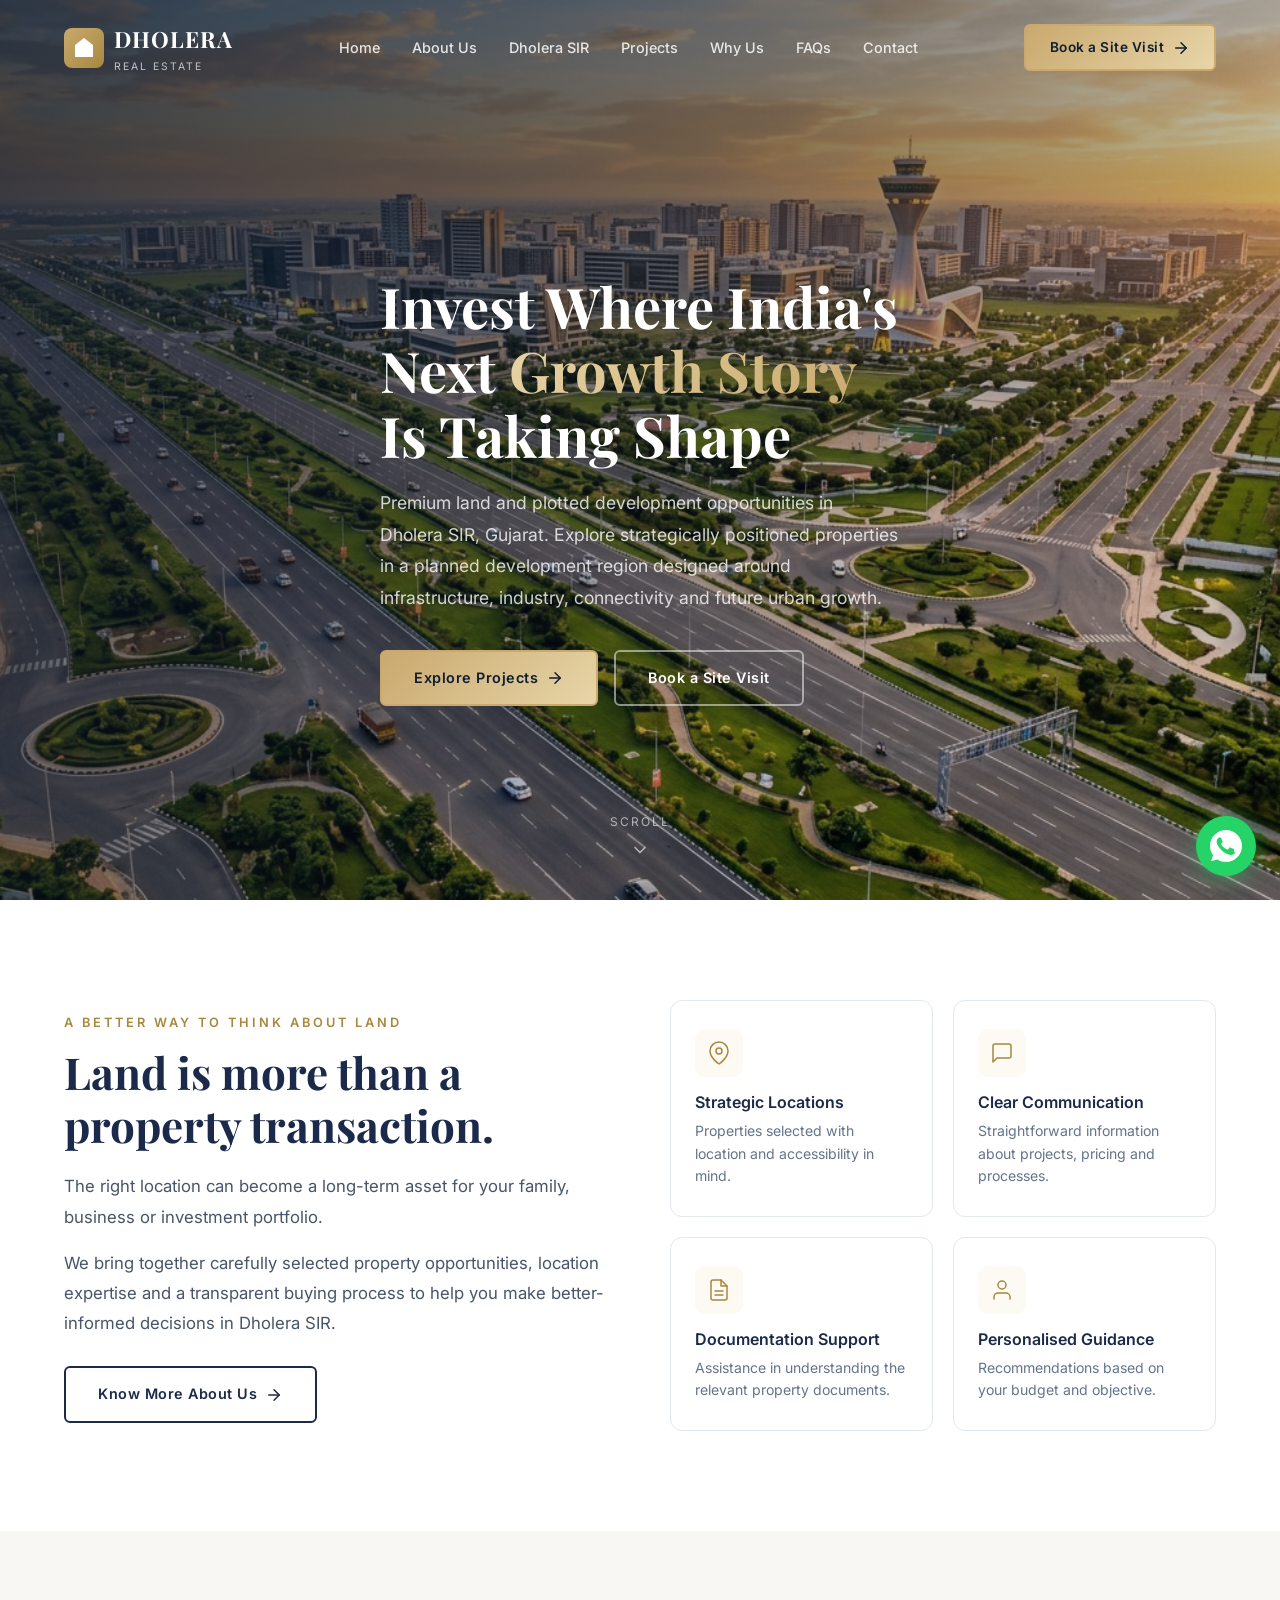
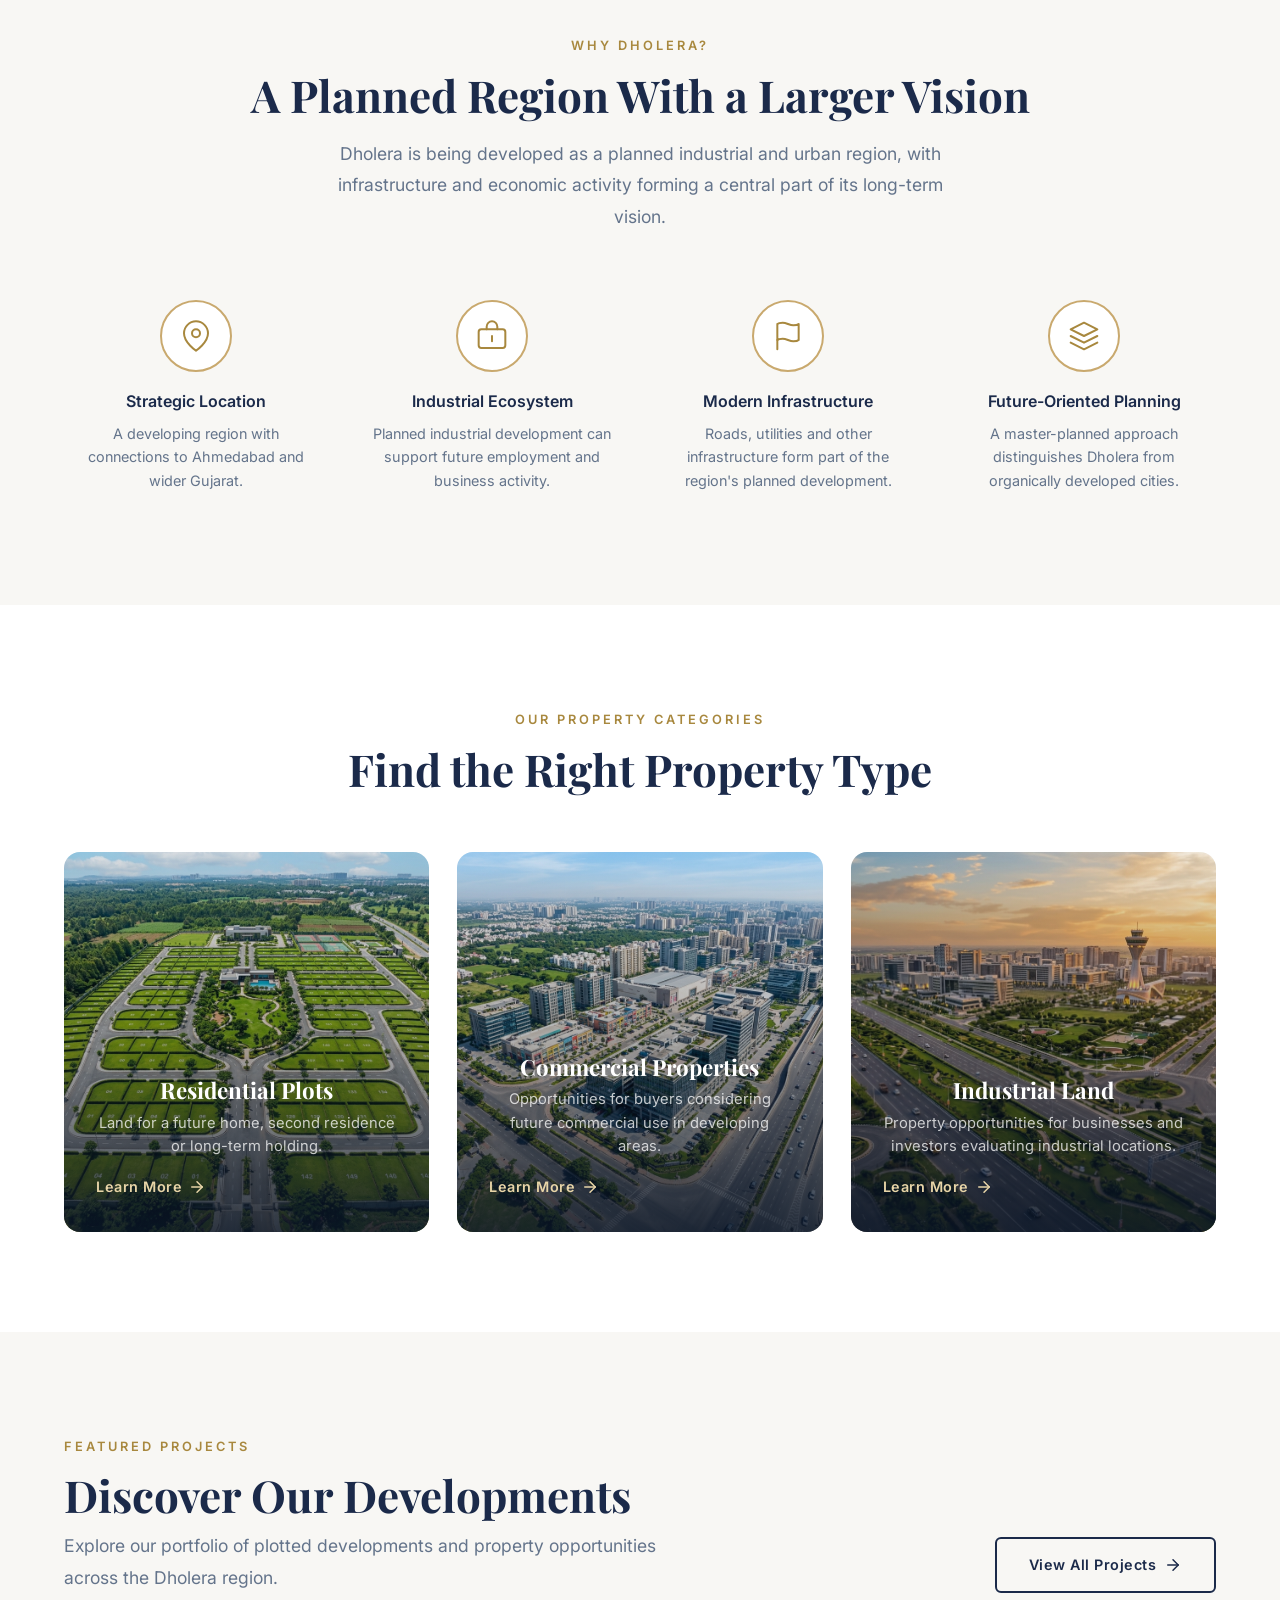
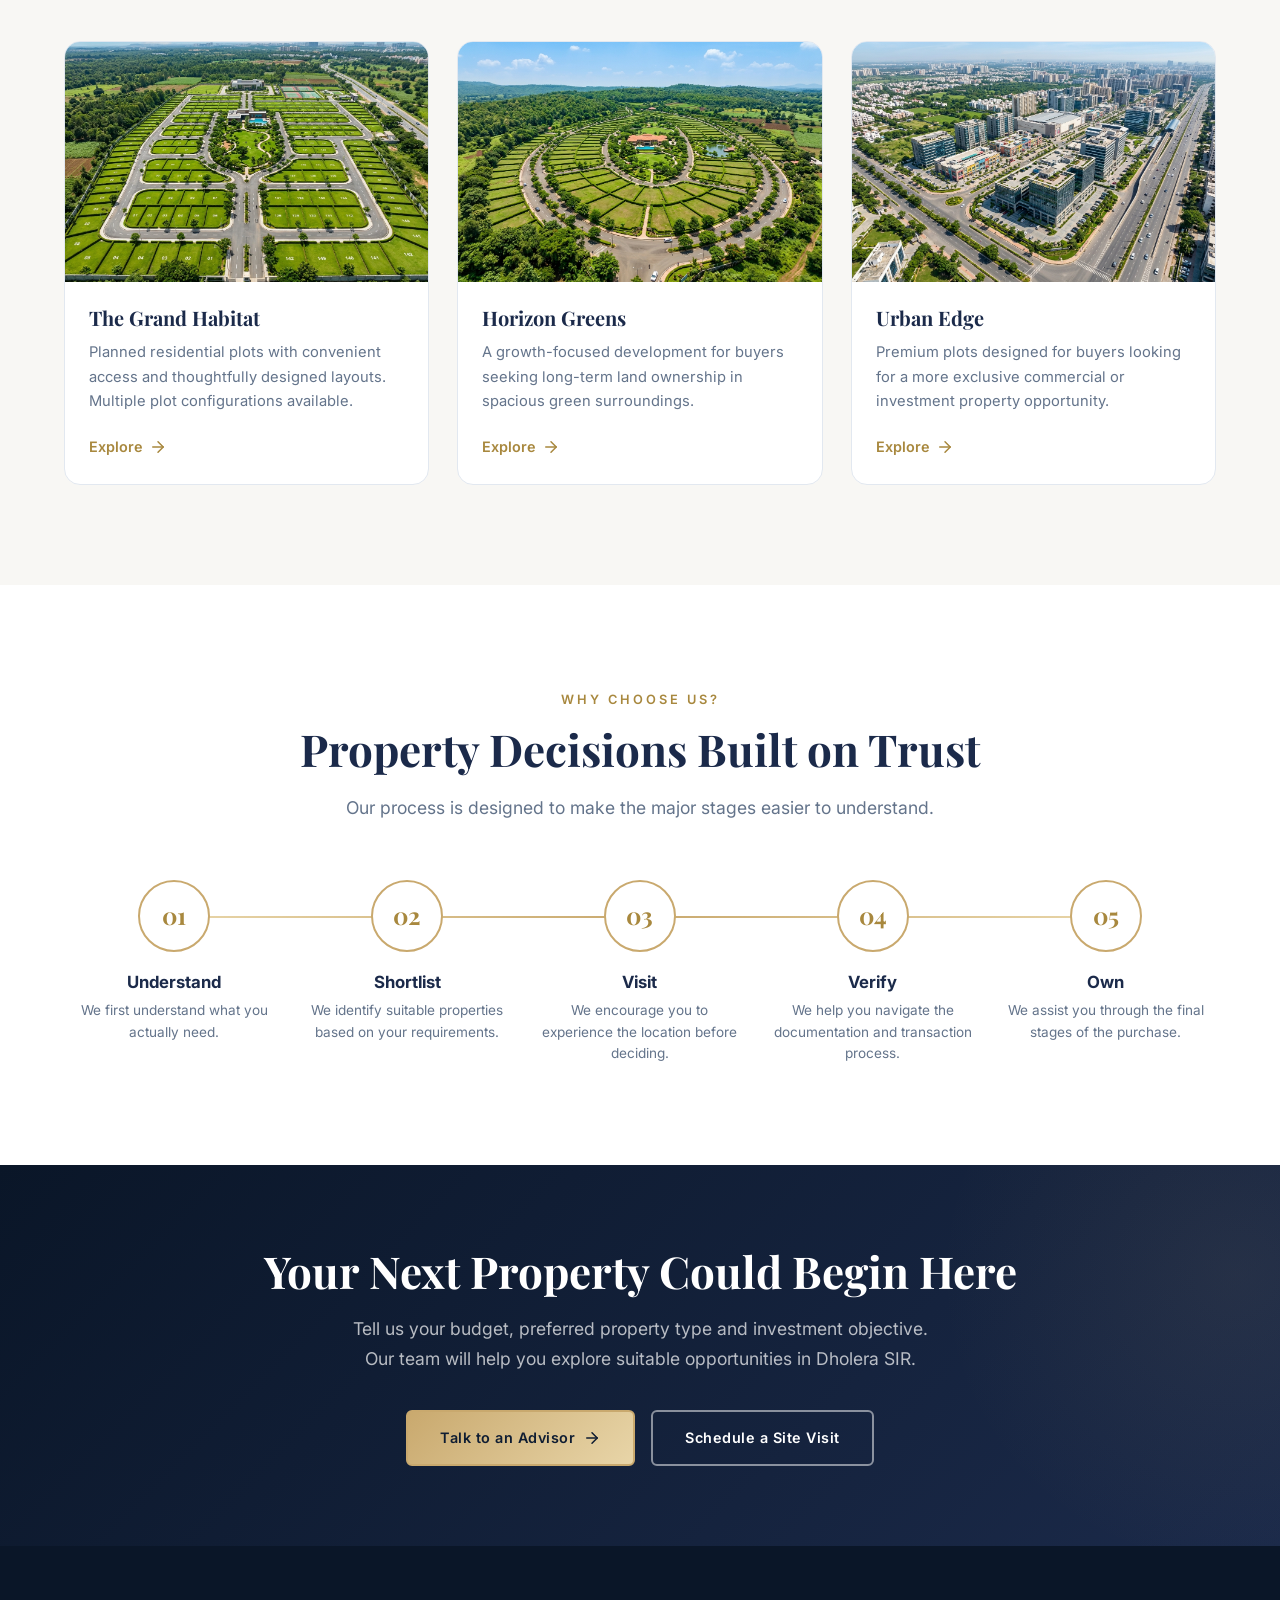
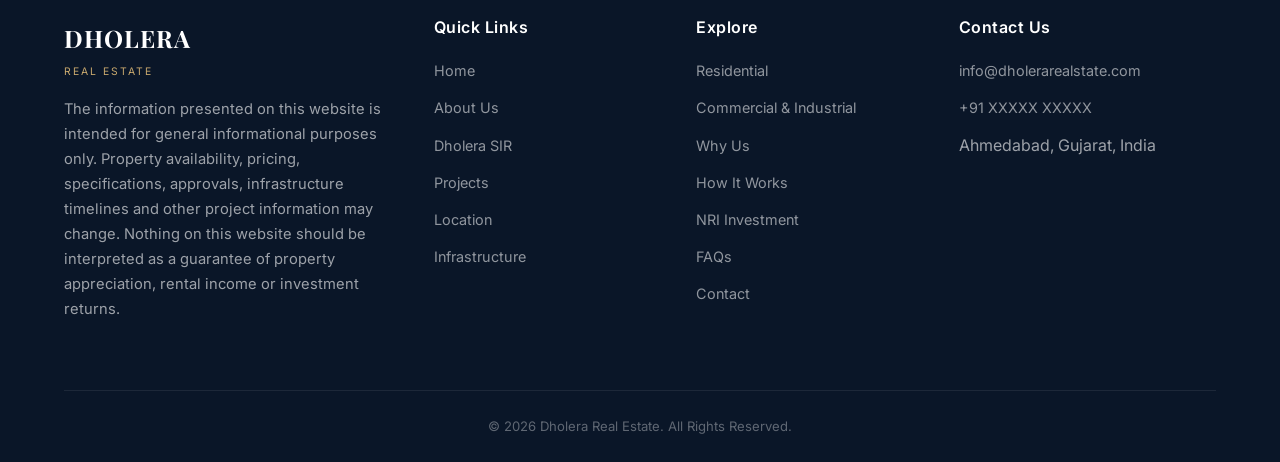
==== index.html @ 93bbe119 "first commit" ====
<!DOCTYPE html>
<html lang="en">
<head>
  <meta charset="UTF-8">
  <meta name="viewport" content="width=device-width, initial-scale=1.0">
  <title>Dholera Real Estate — Premium Property Investment in Dholera SIR, Gujarat</title>
  <meta name="description" content="Explore premium land and plotted development opportunities in Dholera SIR, Gujarat. Residential plots, commercial properties & industrial land for investors, home buyers & NRIs.">
  <meta name="keywords" content="Dholera SIR, Dholera property, Dholera plots, real estate Gujarat, Dholera investment, residential plots Dholera">

  <!-- Google Fonts -->
  <link rel="preconnect" href="https://fonts.googleapis.com">
  <link rel="preconnect" href="https://fonts.gstatic.com" crossorigin>
  <link href="https://fonts.googleapis.com/css2?family=Inter:wght@300;400;500;600;700&family=Playfair+Display:wght@400;500;600;700&display=swap" rel="stylesheet">

  <!-- Stylesheet -->
  <link rel="stylesheet" href="css/style.css">
</head>
<body>

  <!-- ============ NAVIGATION ============ -->
  <nav class="navbar" id="navbar">
    <div class="container">
      <a href="#" class="logo">
        <div class="logo-icon">
          <svg viewBox="0 0 24 24"><path d="M3 21V9l9-7 9 7v12H3z"/></svg>
        </div>
        <div>
          <div class="logo-text">DHOLERA</div>
          <div class="logo-subtitle">Real Estate</div>
        </div>
      </a>

      <div class="nav-links" id="navLinks">
        <a href="index.html">Home</a>
        <a href="about.html">About Us</a>
        <a href="why-dholera.html">Dholera SIR</a>
        <a href="projects.html">Projects</a>
        <a href="why-choose-us.html">Why Us</a>
        <a href="faqs.html">FAQs</a>
        <a href="contact.html">Contact</a>
      </div>

      <div class="nav-cta">
        <a href="#cta" class="btn btn-gold">
          Book a Site Visit
          <svg viewBox="0 0 24 24" fill="none" stroke="currentColor" stroke-width="2" stroke-linecap="round" stroke-linejoin="round"><line x1="5" y1="12" x2="19" y2="12"/><polyline points="12 5 19 12 12 19"/></svg>
        </a>
      </div>

      <div class="hamburger" id="hamburger">
        <span></span>
        <span></span>
        <span></span>
      </div>
    </div>
  </nav>

  <!-- ============ HERO SECTION ============ -->
  <section class="hero" id="hero">
    <div class="hero-bg">
      <img src="images/hero-bg.jpg" alt="Aerial view of Dholera Smart City infrastructure">
    </div>
    <div class="hero-overlay"></div>

    <div class="container">
      <div class="hero-content">
        <h1>
          Invest Where India's<br>
          Next <span class="gold-text">Growth Story</span><br>
          Is Taking Shape
        </h1>
        <p class="hero-desc">
          Premium land and plotted development opportunities in Dholera SIR, Gujarat. 
          Explore strategically positioned properties in a planned development region designed around 
          infrastructure, industry, connectivity and future urban growth.
        </p>
        <div class="hero-buttons">
          <a href="#projects" class="btn btn-gold">
            Explore Projects
            <svg viewBox="0 0 24 24" fill="none" stroke="currentColor" stroke-width="2" stroke-linecap="round" stroke-linejoin="round"><line x1="5" y1="12" x2="19" y2="12"/><polyline points="12 5 19 12 12 19"/></svg>
          </a>
          <a href="#cta" class="btn btn-outline-white">
            Book a Site Visit
          </a>
        </div>
      </div>
    </div>

    <div class="scroll-indicator">
      <span>Scroll</span>
      <svg viewBox="0 0 24 24" fill="none" stroke="currentColor" stroke-width="2" stroke-linecap="round" stroke-linejoin="round"><polyline points="6 9 12 15 18 9"/></svg>
    </div>
  </section>

  <!-- ============ ABOUT / INTRO SECTION ============ -->
  <section class="about-section" id="about">
    <div class="container">
      <div class="about-grid">
        <!-- Left: Text -->
        <div class="about-text reveal-left">
          <span class="section-label">A Better Way to Think About Land</span>
          <h2>Land is more than a property transaction.</h2>
          <p>
            The right location can become a long-term asset for your family, business or investment portfolio.
          </p>
          <p>
            We bring together carefully selected property opportunities, location expertise and a transparent 
            buying process to help you make better-informed decisions in Dholera SIR.
          </p>
          <a href="#" class="btn btn-outline">
            Know More About Us
            <svg viewBox="0 0 24 24" fill="none" stroke="currentColor" stroke-width="2" stroke-linecap="round" stroke-linejoin="round"><line x1="5" y1="12" x2="19" y2="12"/><polyline points="12 5 19 12 12 19"/></svg>
          </a>
        </div>

        <!-- Right: Feature Cards -->
        <div class="feature-cards stagger reveal-right">
          <div class="feature-card reveal">
            <div class="feature-card-icon">
              <svg viewBox="0 0 24 24" fill="none" stroke="currentColor" stroke-linecap="round" stroke-linejoin="round"><path d="M21 10c0 7-9 13-9 13s-9-6-9-13a9 9 0 0 1 18 0z"/><circle cx="12" cy="10" r="3"/></svg>
            </div>
            <h3>Strategic Locations</h3>
            <p>Properties selected with location and accessibility in mind.</p>
          </div>

          <div class="feature-card reveal">
            <div class="feature-card-icon">
              <svg viewBox="0 0 24 24" fill="none" stroke="currentColor" stroke-linecap="round" stroke-linejoin="round"><path d="M21 15a2 2 0 0 1-2 2H7l-4 4V5a2 2 0 0 1 2-2h14a2 2 0 0 1 2 2z"/></svg>
            </div>
            <h3>Clear Communication</h3>
            <p>Straightforward information about projects, pricing and processes.</p>
          </div>

          <div class="feature-card reveal">
            <div class="feature-card-icon">
              <svg viewBox="0 0 24 24" fill="none" stroke="currentColor" stroke-linecap="round" stroke-linejoin="round"><path d="M14 2H6a2 2 0 0 0-2 2v16a2 2 0 0 0 2 2h12a2 2 0 0 0 2-2V8z"/><polyline points="14 2 14 8 20 8"/><line x1="16" y1="13" x2="8" y2="13"/><line x1="16" y1="17" x2="8" y2="17"/></svg>
            </div>
            <h3>Documentation Support</h3>
            <p>Assistance in understanding the relevant property documents.</p>
          </div>

          <div class="feature-card reveal">
            <div class="feature-card-icon">
              <svg viewBox="0 0 24 24" fill="none" stroke="currentColor" stroke-linecap="round" stroke-linejoin="round"><path d="M20 21v-2a4 4 0 0 0-4-4H8a4 4 0 0 0-4 4v2"/><circle cx="12" cy="7" r="4"/></svg>
            </div>
            <h3>Personalised Guidance</h3>
            <p>Recommendations based on your budget and objective.</p>
          </div>
        </div>
      </div>
    </div>
  </section>

  <!-- ============ WHY DHOLERA SECTION ============ -->
  <section class="why-dholera" id="why-dholera">
    <div class="container">
      <span class="section-label reveal">Why Dholera?</span>
      <h2 class="reveal">A Planned Region With a Larger Vision</h2>
      <p class="section-subtitle reveal">
        Dholera is being developed as a planned industrial and urban region, with infrastructure and 
        economic activity forming a central part of its long-term vision.
      </p>

      <div class="why-grid stagger">
        <div class="why-item reveal">
          <div class="why-icon">
            <svg viewBox="0 0 24 24" fill="none" stroke="currentColor" stroke-linecap="round" stroke-linejoin="round"><path d="M21 10c0 7-9 13-9 13s-9-6-9-13a9 9 0 0 1 18 0z"/><circle cx="12" cy="10" r="3"/></svg>
          </div>
          <h3>Strategic Location</h3>
          <p>A developing region with connections to Ahmedabad and wider Gujarat.</p>
        </div>

        <div class="why-item reveal">
          <div class="why-icon">
            <svg viewBox="0 0 24 24" fill="none" stroke="currentColor" stroke-linecap="round" stroke-linejoin="round"><rect x="2" y="7" width="20" height="14" rx="2" ry="2"/><path d="M16 7V5a4 4 0 0 0-8 0v2"/><line x1="12" y1="12" x2="12" y2="16"/></svg>
          </div>
          <h3>Industrial Ecosystem</h3>
          <p>Planned industrial development can support future employment and business activity.</p>
        </div>

        <div class="why-item reveal">
          <div class="why-icon">
            <svg viewBox="0 0 24 24" fill="none" stroke="currentColor" stroke-linecap="round" stroke-linejoin="round"><path d="M4 15s1-1 4-1 5 2 8 2 4-1 4-1V3s-1 1-4 1-5-2-8-2-4 1-4 1z"/><line x1="4" y1="22" x2="4" y2="15"/></svg>
          </div>
          <h3>Modern Infrastructure</h3>
          <p>Roads, utilities and other infrastructure form part of the region's planned development.</p>
        </div>

        <div class="why-item reveal">
          <div class="why-icon">
            <svg viewBox="0 0 24 24" fill="none" stroke="currentColor" stroke-linecap="round" stroke-linejoin="round"><polygon points="12 2 2 7 12 12 22 7 12 2"/><polyline points="2 17 12 22 22 17"/><polyline points="2 12 12 17 22 12"/></svg>
          </div>
          <h3>Future-Oriented Planning</h3>
          <p>A master-planned approach distinguishes Dholera from organically developed cities.</p>
        </div>
      </div>
    </div>
  </section>

  <!-- ============ PROPERTY CATEGORIES ============ -->
  <section class="categories" id="categories">
    <div class="container">
      <span class="section-label reveal">Our Property Categories</span>
      <h2 class="reveal">Find the Right Property Type</h2>

      <div class="categories-grid stagger">
        <div class="category-card reveal">
          <img src="images/project-grand-habitat.jpg" alt="Residential plots in Dholera">
          <div class="category-overlay">
            <h3>Residential Plots</h3>
            <p>Land for a future home, second residence or long-term holding.</p>
            <a href="#" class="category-link">
              Learn More
              <svg viewBox="0 0 24 24" fill="none" stroke="currentColor" stroke-width="2" stroke-linecap="round" stroke-linejoin="round"><line x1="5" y1="12" x2="19" y2="12"/><polyline points="12 5 19 12 12 19"/></svg>
            </a>
          </div>
        </div>

        <div class="category-card reveal">
          <img src="images/project-urban-edge.jpg" alt="Commercial properties in Dholera">
          <div class="category-overlay">
            <h3>Commercial Properties</h3>
            <p>Opportunities for buyers considering future commercial use in developing areas.</p>
            <a href="#" class="category-link">
              Learn More
              <svg viewBox="0 0 24 24" fill="none" stroke="currentColor" stroke-width="2" stroke-linecap="round" stroke-linejoin="round"><line x1="5" y1="12" x2="19" y2="12"/><polyline points="12 5 19 12 12 19"/></svg>
            </a>
          </div>
        </div>

        <div class="category-card reveal">
          <img src="images/hero-bg.jpg" alt="Industrial land in Dholera">
          <div class="category-overlay">
            <h3>Industrial Land</h3>
            <p>Property opportunities for businesses and investors evaluating industrial locations.</p>
            <a href="#" class="category-link">
              Learn More
              <svg viewBox="0 0 24 24" fill="none" stroke="currentColor" stroke-width="2" stroke-linecap="round" stroke-linejoin="round"><line x1="5" y1="12" x2="19" y2="12"/><polyline points="12 5 19 12 12 19"/></svg>
            </a>
          </div>
        </div>
      </div>
    </div>
  </section>

  <!-- ============ FEATURED PROJECTS ============ -->
  <section class="projects" id="projects">
    <div class="container">
      <div class="projects-header">
        <div>
          <span class="section-label reveal">Featured Projects</span>
          <h2 class="reveal">Discover Our Developments</h2>
          <p class="section-subtitle reveal" style="margin:8px 0 0;text-align:left;">
            Explore our portfolio of plotted developments and property opportunities across the Dholera region.
          </p>
        </div>
        <a href="#" class="btn btn-outline reveal" style="flex-shrink:0;">
          View All Projects
          <svg viewBox="0 0 24 24" fill="none" stroke="currentColor" stroke-width="2" stroke-linecap="round" stroke-linejoin="round"><line x1="5" y1="12" x2="19" y2="12"/><polyline points="12 5 19 12 12 19"/></svg>
        </a>
      </div>

      <div class="projects-grid stagger">
        <div class="project-card reveal">
          <div class="project-card-image">
            <img src="images/project-grand-habitat.jpg" alt="The Grand Habitat — Residential Plotted Development">
          </div>
          <div class="project-card-body">
            <h3>The Grand Habitat</h3>
            <p>Planned residential plots with convenient access and thoughtfully designed layouts. Multiple plot configurations available.</p>
            <a href="#" class="project-link">
              Explore
              <svg viewBox="0 0 24 24" fill="none" stroke="currentColor" stroke-width="2" stroke-linecap="round" stroke-linejoin="round"><line x1="5" y1="12" x2="19" y2="12"/><polyline points="12 5 19 12 12 19"/></svg>
            </a>
          </div>
        </div>

        <div class="project-card reveal">
          <div class="project-card-image">
            <img src="images/project-horizon-greens.jpg" alt="Horizon Greens — Premium Residential Plots">
          </div>
          <div class="project-card-body">
            <h3>Horizon Greens</h3>
            <p>A growth-focused development for buyers seeking long-term land ownership in spacious green surroundings.</p>
            <a href="#" class="project-link">
              Explore
              <svg viewBox="0 0 24 24" fill="none" stroke="currentColor" stroke-width="2" stroke-linecap="round" stroke-linejoin="round"><line x1="5" y1="12" x2="19" y2="12"/><polyline points="12 5 19 12 12 19"/></svg>
            </a>
          </div>
        </div>

        <div class="project-card reveal">
          <div class="project-card-image">
            <img src="images/project-urban-edge.jpg" alt="Urban Edge — Commercial & Investment Plots">
          </div>
          <div class="project-card-body">
            <h3>Urban Edge</h3>
            <p>Premium plots designed for buyers looking for a more exclusive commercial or investment property opportunity.</p>
            <a href="#" class="project-link">
              Explore
              <svg viewBox="0 0 24 24" fill="none" stroke="currentColor" stroke-width="2" stroke-linecap="round" stroke-linejoin="round"><line x1="5" y1="12" x2="19" y2="12"/><polyline points="12 5 19 12 12 19"/></svg>
            </a>
          </div>
        </div>
      </div>
    </div>
  </section>

  <!-- ============ WHY CHOOSE US / PROCESS ============ -->
  <section class="process" id="process">
    <div class="container">
      <span class="section-label reveal">Why Choose Us?</span>
      <h2 class="reveal">Property Decisions Built on Trust</h2>
      <p class="section-subtitle reveal">
        Our process is designed to make the major stages easier to understand.
      </p>

      <div class="process-steps stagger">
        <div class="process-step reveal">
          <div class="step-number">01</div>
          <h3>Understand</h3>
          <p>We first understand what you actually need.</p>
        </div>

        <div class="process-step reveal">
          <div class="step-number">02</div>
          <h3>Shortlist</h3>
          <p>We identify suitable properties based on your requirements.</p>
        </div>

        <div class="process-step reveal">
          <div class="step-number">03</div>
          <h3>Visit</h3>
          <p>We encourage you to experience the location before deciding.</p>
        </div>

        <div class="process-step reveal">
          <div class="step-number">04</div>
          <h3>Verify</h3>
          <p>We help you navigate the documentation and transaction process.</p>
        </div>

        <div class="process-step reveal">
          <div class="step-number">05</div>
          <h3>Own</h3>
          <p>We assist you through the final stages of the purchase.</p>
        </div>
      </div>
    </div>
  </section>

  <!-- ============ FINAL CTA ============ -->
  <section class="cta-section" id="cta">
    <div class="container">
      <h2 class="reveal">Your Next Property Could Begin Here</h2>
      <p class="reveal">
        Tell us your budget, preferred property type and investment objective. 
        Our team will help you explore suitable opportunities in Dholera SIR.
      </p>
      <div class="cta-buttons reveal">
        <a href="#" class="btn btn-gold">
          Talk to an Advisor
          <svg viewBox="0 0 24 24" fill="none" stroke="currentColor" stroke-width="2" stroke-linecap="round" stroke-linejoin="round"><line x1="5" y1="12" x2="19" y2="12"/><polyline points="12 5 19 12 12 19"/></svg>
        </a>
        <a href="#" class="btn btn-outline-white">
          Schedule a Site Visit
        </a>
      </div>
    </div>
  </section>

  <!-- ============ FOOTER ============ -->
    <footer class="footer">
    <div class="container">
      <div class="footer-grid">
        <div class="footer-brand">
          <div class="logo-text">DHOLERA</div>
          <span class="logo-subtitle">Real Estate</span>
          <p>The information presented on this website is intended for general informational purposes only. Property availability, pricing, specifications, approvals, infrastructure timelines and other project information may change. Nothing on this website should be interpreted as a guarantee of property appreciation, rental income or investment returns.</p>
        </div>
        <div class="footer-col">
          <h4>Quick Links</h4>
          <ul>
            <li><a href="index.html">Home</a></li>
            <li><a href="about.html">About Us</a></li>
            <li><a href="why-dholera.html">Dholera SIR</a></li>
            <li><a href="projects.html">Projects</a></li>
            <li><a href="location.html">Location</a></li>
            <li><a href="infrastructure.html">Infrastructure</a></li>
          </ul>
        </div>
        <div class="footer-col">
          <h4>Explore</h4>
          <ul>
            <li><a href="residential.html">Residential</a></li>
            <li><a href="commercial-industrial.html">Commercial & Industrial</a></li>
            <li><a href="why-choose-us.html">Why Us</a></li>
            <li><a href="how-it-works.html">How It Works</a></li>
            <li><a href="nri.html">NRI Investment</a></li>
            <li><a href="faqs.html">FAQs</a></li>
            <li><a href="contact.html">Contact</a></li>
          </ul>
        </div>
        <div class="footer-col">
          <h4>Contact Us</h4>
          <ul>
            <li><a href="mailto:info@dholerarealstate.com">info@dholerarealstate.com</a></li>
            <li><a href="tel:+91XXXXXXXXXX">+91 XXXXX XXXXX</a></li>
            <li>Ahmedabad, Gujarat, India</li>
          </ul>
        </div>
      </div>
      <div class="footer-bottom">
        <p>© 2026 Dholera Real Estate. All Rights Reserved.</p>
      </div>
    </div>
  </footer>

  <!-- ============ FLOATING WHATSAPP ============ -->
  <a href="https://wa.me/91XXXXXXXXXX" class="whatsapp-float" target="_blank" aria-label="Chat on WhatsApp">
    <svg viewBox="0 0 32 32"><path d="M16.004 0h-.008C7.174 0 0 7.176 0 16c0 3.5 1.134 6.742 3.06 9.374L1.058 31.37l6.204-1.974A15.89 15.89 0 0016.004 32C24.826 32 32 24.822 32 16S24.826 0 16.004 0zm9.314 22.594c-.39 1.092-1.924 1.998-3.15 2.264-.838.178-1.932.32-5.618-1.208-4.716-1.954-7.748-6.744-7.984-7.058-.226-.314-1.886-2.512-1.886-4.79s1.194-3.4 1.618-3.866c.39-.428.854-.536 1.14-.536.282 0 .566.002.812.016.262.012.614-.1.96.73.358.856 1.216 2.962 1.322 3.178.108.214.18.466.036.748-.142.286-.214.464-.428.714-.214.25-.45.558-.642.75-.214.214-.436.446-.188.876s1.102 1.818 2.366 2.946c1.628 1.45 2.998 1.902 3.424 2.116.426.214.674.178.922-.108.25-.286 1.068-1.244 1.354-1.672.284-.428.568-.356.96-.214.39.142 2.494 1.176 2.922 1.39.426.214.712.322.818.5.108.178.108 1.026-.282 2.118z"/></svg>
  </a>

  <!-- ============ BACK TO TOP ============ -->
  <div class="back-to-top" aria-label="Back to top">
    <svg viewBox="0 0 24 24" fill="none" stroke="currentColor" stroke-width="2.5" stroke-linecap="round" stroke-linejoin="round"><polyline points="18 15 12 9 6 15"/></svg>
  </div>

  <!-- JavaScript -->
  <script src="js/main.js"></script>

</body>
</html>
---- css/style.css ----
/* ============================================
   DHOLERA SIR — Premium Real Estate Website
   Light Theme + Navy & Gold Accents
   ============================================ */

/* ---------- CSS Custom Properties ---------- */
:root {
  /* Colors */
  --navy: #1B2A4A;
  --navy-dark: #0F1D32;
  --navy-deep: #0A1628;
  --gold: #C9A96E;
  --gold-light: #E8D5A8;
  --gold-dark: #A8883E;
  --white: #FFFFFF;
  --off-white: #F8F7F4;
  --cream: #FDF9F3;
  --gray-100: #F1F5F9;
  --gray-200: #E2E8F0;
  --gray-300: #CBD5E1;
  --gray-400: #94A3B8;
  --gray-500: #64748B;
  --gray-600: #475569;
  --gray-700: #334155;
  --text-dark: #1E293B;
  --text-body: #475569;

  /* Typography */
  --font-heading: 'Playfair Display', Georgia, serif;
  --font-body: 'Inter', -apple-system, sans-serif;

  /* Spacing */
  --section-padding: 100px 0;
  --container-width: 1200px;

  /* Transitions */
  --transition-fast: 0.3s cubic-bezier(0.4, 0, 0.2, 1);
  --transition-smooth: 0.6s cubic-bezier(0.4, 0, 0.2, 1);

  /* Shadows */
  --shadow-sm: 0 1px 3px rgba(0,0,0,0.08);
  --shadow-md: 0 4px 20px rgba(0,0,0,0.08);
  --shadow-lg: 0 10px 40px rgba(0,0,0,0.12);
  --shadow-gold: 0 4px 20px rgba(201,169,110,0.15);
}

/* ---------- Reset & Base ---------- */
*, *::before, *::after {
  margin: 0;
  padding: 0;
  box-sizing: border-box;
}

html {
  scroll-behavior: smooth;
  font-size: 16px;
}

body {
  font-family: var(--font-body);
  color: var(--text-body);
  background-color: var(--white);
  line-height: 1.7;
  overflow-x: hidden;
  -webkit-font-smoothing: antialiased;
}

img {
  max-width: 100%;
  height: auto;
  display: block;
}

a {
  text-decoration: none;
  color: inherit;
  transition: var(--transition-fast);
}

ul { list-style: none; }

.container {
  max-width: var(--container-width);
  margin: 0 auto;
  padding: 0 24px;
}

/* ---------- Typography ---------- */
h1, h2, h3, h4 {
  font-family: var(--font-heading);
  color: var(--navy);
  line-height: 1.2;
  font-weight: 700;
}

h1 { font-size: clamp(2.5rem, 5vw, 3.5rem); }
h2 { font-size: clamp(2rem, 4vw, 2.75rem); }
h3 { font-size: clamp(1.25rem, 2.5vw, 1.5rem); }

.section-label {
  display: inline-block;
  font-family: var(--font-body);
  font-size: 0.8rem;
  font-weight: 600;
  letter-spacing: 3px;
  text-transform: uppercase;
  color: var(--gold-dark);
  margin-bottom: 12px;
}

.section-subtitle {
  font-size: 1.1rem;
  color: var(--gray-500);
  max-width: 640px;
  margin: 16px auto 0;
  line-height: 1.8;
}

.gold-text {
  color: var(--gold-dark);
  background: linear-gradient(135deg, var(--gold-dark), var(--gold));
  -webkit-background-clip: text;
  -webkit-text-fill-color: transparent;
  background-clip: text;
}

/* ---------- Buttons ---------- */
.btn {
  display: inline-flex;
  align-items: center;
  gap: 8px;
  padding: 14px 32px;
  font-family: var(--font-body);
  font-size: 0.9rem;
  font-weight: 600;
  letter-spacing: 0.5px;
  border-radius: 6px;
  cursor: pointer;
  transition: var(--transition-fast);
  border: 2px solid transparent;
  position: relative;
  overflow: hidden;
}

.btn-primary {
  background: var(--navy);
  color: var(--white);
  border-color: var(--navy);
}

.btn-primary:hover {
  background: var(--navy-dark);
  transform: translateY(-2px);
  box-shadow: 0 6px 24px rgba(27,42,74,0.3);
}

.btn-outline {
  background: transparent;
  color: var(--navy);
  border-color: var(--navy);
}

.btn-outline:hover {
  background: var(--navy);
  color: var(--white);
  transform: translateY(-2px);
}

.btn-gold {
  background: linear-gradient(135deg, var(--gold), var(--gold-light));
  color: var(--navy-dark);
  border-color: var(--gold);
}

.btn-gold:hover {
  background: linear-gradient(135deg, var(--gold-dark), var(--gold));
  transform: translateY(-2px);
  box-shadow: var(--shadow-gold);
}

.btn-white {
  background: var(--white);
  color: var(--navy);
  border-color: var(--white);
}

.btn-white:hover {
  background: transparent;
  color: var(--white);
  border-color: var(--white);
  transform: translateY(-2px);
}

.btn-outline-white {
  background: transparent;
  color: var(--white);
  border-color: rgba(255,255,255,0.5);
}

.btn-outline-white:hover {
  background: var(--white);
  color: var(--navy);
  transform: translateY(-2px);
}

.btn svg {
  width: 18px;
  height: 18px;
  transition: transform var(--transition-fast);
}

.btn:hover svg {
  transform: translateX(4px);
}

/* Shimmer animation for gold buttons */
.btn-gold::after {
  content: '';
  position: absolute;
  top: -50%;
  left: -100%;
  width: 60%;
  height: 200%;
  background: linear-gradient(90deg, transparent, rgba(255,255,255,0.3), transparent);
  transform: skewX(-25deg);
  transition: none;
}

.btn-gold:hover::after {
  animation: shimmer 0.8s ease forwards;
}

@keyframes shimmer {
  to { left: 150%; }
}

/* ============================================
   NAVIGATION
   ============================================ */
.navbar {
  position: fixed;
  top: 0;
  left: 0;
  width: 100%;
  z-index: 1000;
  padding: 20px 0;
  transition: var(--transition-smooth);
}

.navbar.scrolled {
  background: rgba(255,255,255,0.97);
  backdrop-filter: blur(20px);
  padding: 12px 0;
  box-shadow: 0 2px 20px rgba(0,0,0,0.08);
}

.navbar .container {
  display: flex;
  align-items: center;
  justify-content: space-between;
}

.logo {
  display: flex;
  align-items: center;
  gap: 10px;
}

.logo-icon {
  width: 40px;
  height: 40px;
  background: linear-gradient(135deg, var(--gold), var(--gold-dark));
  border-radius: 8px;
  display: flex;
  align-items: center;
  justify-content: center;
}

.logo-icon svg {
  width: 24px;
  height: 24px;
  fill: var(--white);
}

.logo-text {
  font-family: var(--font-heading);
  font-size: 1.4rem;
  font-weight: 700;
  color: var(--white);
  letter-spacing: 1px;
  transition: var(--transition-fast);
}

.logo-subtitle {
  font-size: 0.65rem;
  font-weight: 400;
  letter-spacing: 2px;
  text-transform: uppercase;
  color: rgba(255,255,255,0.7);
  transition: var(--transition-fast);
}

.navbar.scrolled .logo-text { color: var(--navy); }
.navbar.scrolled .logo-subtitle { color: var(--gray-500); }

.nav-links {
  display: flex;
  align-items: center;
  gap: 32px;
}

.nav-links a {
  font-size: 0.9rem;
  font-weight: 500;
  color: rgba(255,255,255,0.85);
  position: relative;
  padding: 4px 0;
}

.nav-links a::after {
  content: '';
  position: absolute;
  bottom: -2px;
  left: 0;
  width: 0;
  height: 2px;
  background: var(--gold);
  transition: width var(--transition-fast);
}

.nav-links a:hover::after,
.nav-links a.active::after {
  width: 100%;
}

.nav-links a:hover { color: var(--white); }

.navbar.scrolled .nav-links a {
  color: var(--gray-600);
}

.navbar.scrolled .nav-links a:hover,
.navbar.scrolled .nav-links a.active {
  color: var(--navy);
}

.nav-cta .btn {
  padding: 10px 24px;
  font-size: 0.85rem;
}

.navbar:not(.scrolled) .nav-cta .btn-gold {
  background: linear-gradient(135deg, var(--gold), var(--gold-light));
  border-color: var(--gold);
  color: var(--navy-dark);
}

/* Hamburger */
.hamburger {
  display: none;
  flex-direction: column;
  gap: 5px;
  cursor: pointer;
  z-index: 1001;
}

.hamburger span {
  width: 28px;
  height: 2.5px;
  background: var(--white);
  border-radius: 4px;
  transition: var(--transition-fast);
}

.navbar.scrolled .hamburger span {
  background: var(--navy);
}

/* ============================================
   HERO SECTION
   ============================================ */
.hero {
  position: relative;
  min-height: 100vh;
  display: flex;
  align-items: center;
  overflow: hidden;
}

.hero-bg {
  position: absolute;
  inset: 0;
  z-index: 0;
}

.hero-bg img {
  width: 100%;
  height: 100%;
  object-fit: cover;
}

.hero-overlay {
  position: absolute;
  inset: 0;
  background: linear-gradient(
    135deg,
    rgba(10,22,40,0.75) 0%,
    rgba(10,22,40,0.5) 40%,
    rgba(10,22,40,0.2) 70%,
    rgba(10,22,40,0.1) 100%
  );
}

.hero-content {
  position: relative;
  z-index: 2;
  max-width: 640px;
  padding-top: 80px;
}

.hero-content h1 {
  color: var(--white);
  margin-bottom: 20px;
  line-height: 1.15;
}

.hero-content h1 .gold-text {
  -webkit-text-fill-color: transparent;
  background: linear-gradient(135deg, var(--gold-light), var(--gold));
  -webkit-background-clip: text;
  background-clip: text;
}

.hero-content .hero-desc {
  color: rgba(255,255,255,0.8);
  font-size: 1.1rem;
  line-height: 1.8;
  margin-bottom: 36px;
  max-width: 520px;
}

.hero-buttons {
  display: flex;
  gap: 16px;
  flex-wrap: wrap;
}

.scroll-indicator {
  position: absolute;
  bottom: 40px;
  left: 50%;
  transform: translateX(-50%);
  z-index: 2;
  display: flex;
  flex-direction: column;
  align-items: center;
  gap: 8px;
  color: rgba(255,255,255,0.6);
  font-size: 0.75rem;
  letter-spacing: 2px;
  text-transform: uppercase;
  animation: bounce 2s ease infinite;
}

.scroll-indicator svg {
  width: 20px;
  height: 20px;
  stroke: rgba(255,255,255,0.6);
}

@keyframes bounce {
  0%, 100% { transform: translateX(-50%) translateY(0); }
  50% { transform: translateX(-50%) translateY(8px); }
}

/* ============================================
   ABOUT / INTRO SECTION
   ============================================ */
.about-section {
  padding: var(--section-padding);
  background: var(--white);
}

.about-grid {
  display: grid;
  grid-template-columns: 1fr 1fr;
  gap: 60px;
  align-items: center;
}

.about-text h2 {
  margin-bottom: 20px;
}

.about-text p {
  margin-bottom: 16px;
  font-size: 1.05rem;
  line-height: 1.8;
}

.about-text .btn {
  margin-top: 12px;
}

/* Feature Cards */
.feature-cards {
  display: grid;
  grid-template-columns: 1fr 1fr;
  gap: 20px;
}

.feature-card {
  background: var(--white);
  border: 1px solid var(--gray-200);
  border-radius: 12px;
  padding: 28px 24px;
  transition: var(--transition-fast);
  position: relative;
  overflow: hidden;
}

.feature-card::before {
  content: '';
  position: absolute;
  top: 0;
  left: 0;
  width: 100%;
  height: 3px;
  background: linear-gradient(90deg, var(--gold), var(--gold-light));
  transform: scaleX(0);
  transform-origin: left;
  transition: transform var(--transition-fast);
}

.feature-card:hover {
  border-color: var(--gold);
  box-shadow: var(--shadow-md);
  transform: translateY(-4px);
}

.feature-card:hover::before {
  transform: scaleX(1);
}

.feature-card-icon {
  width: 48px;
  height: 48px;
  background: var(--cream);
  border-radius: 10px;
  display: flex;
  align-items: center;
  justify-content: center;
  margin-bottom: 16px;
  transition: var(--transition-fast);
}

.feature-card:hover .feature-card-icon {
  background: linear-gradient(135deg, var(--gold), var(--gold-light));
}

.feature-card-icon svg {
  width: 24px;
  height: 24px;
  stroke: var(--gold-dark);
  fill: none;
  stroke-width: 1.5;
  transition: var(--transition-fast);
}

.feature-card:hover .feature-card-icon svg {
  stroke: var(--white);
}

.feature-card h3 {
  font-family: var(--font-body);
  font-size: 1rem;
  font-weight: 600;
  margin-bottom: 8px;
  color: var(--navy);
}

.feature-card p {
  font-size: 0.88rem;
  color: var(--gray-500);
  line-height: 1.6;
}

/* ============================================
   WHY DHOLERA SECTION
   ============================================ */
.why-dholera {
  padding: var(--section-padding);
  background: var(--off-white);
  text-align: center;
}

.why-dholera h2 {
  margin-bottom: 12px;
}

.why-grid {
  display: grid;
  grid-template-columns: repeat(4, 1fr);
  gap: 32px;
  margin-top: 56px;
}

.why-item {
  text-align: center;
  padding: 12px;
}

.why-icon {
  width: 72px;
  height: 72px;
  margin: 0 auto 20px;
  border: 2px solid var(--gold);
  border-radius: 50%;
  display: flex;
  align-items: center;
  justify-content: center;
  transition: var(--transition-fast);
  background: var(--white);
}

.why-icon svg {
  width: 32px;
  height: 32px;
  stroke: var(--gold-dark);
  fill: none;
  stroke-width: 1.5;
  transition: var(--transition-fast);
}

.why-item:hover .why-icon {
  background: linear-gradient(135deg, var(--gold), var(--gold-light));
  transform: scale(1.08);
}

.why-item:hover .why-icon svg {
  stroke: var(--white);
}

.why-item h3 {
  font-family: var(--font-body);
  font-weight: 600;
  font-size: 1rem;
  margin-bottom: 10px;
  color: var(--navy);
}

.why-item p {
  font-size: 0.9rem;
  color: var(--gray-500);
  line-height: 1.65;
}

/* ============================================
   PROPERTY CATEGORIES
   ============================================ */
.categories {
  padding: var(--section-padding);
  background: var(--white);
  text-align: center;
}

.categories-grid {
  display: grid;
  grid-template-columns: repeat(3, 1fr);
  gap: 28px;
  margin-top: 56px;
}

.category-card {
  position: relative;
  border-radius: 16px;
  overflow: hidden;
  height: 380px;
  cursor: pointer;
  group: true;
}

.category-card img {
  width: 100%;
  height: 100%;
  object-fit: cover;
  transition: transform 0.8s cubic-bezier(0.4, 0, 0.2, 1);
}

.category-card:hover img {
  transform: scale(1.08);
}

.category-overlay {
  position: absolute;
  inset: 0;
  background: linear-gradient(
    to top,
    rgba(10,22,40,0.85) 0%,
    rgba(10,22,40,0.3) 50%,
    rgba(10,22,40,0.05) 100%
  );
  display: flex;
  flex-direction: column;
  justify-content: flex-end;
  padding: 32px;
  transition: var(--transition-fast);
}

.category-card:hover .category-overlay {
  background: linear-gradient(
    to top,
    rgba(10,22,40,0.9) 0%,
    rgba(10,22,40,0.4) 50%,
    rgba(10,22,40,0.1) 100%
  );
}

.category-overlay h3 {
  color: var(--white);
  font-size: 1.4rem;
  margin-bottom: 8px;
}

.category-overlay p {
  color: rgba(255,255,255,0.75);
  font-size: 0.92rem;
  line-height: 1.6;
  margin-bottom: 16px;
}

.category-link {
  display: inline-flex;
  align-items: center;
  gap: 6px;
  color: var(--gold-light);
  font-weight: 600;
  font-size: 0.9rem;
  letter-spacing: 0.5px;
}

.category-link svg {
  width: 18px;
  height: 18px;
  stroke: var(--gold-light);
  transition: transform var(--transition-fast);
}

.category-card:hover .category-link svg {
  transform: translateX(6px);
}

/* ============================================
   FEATURED PROJECTS
   ============================================ */
.projects {
  padding: var(--section-padding);
  background: var(--off-white);
}

.projects-header {
  display: flex;
  justify-content: space-between;
  align-items: flex-end;
  margin-bottom: 48px;
}

.projects-header h2 { margin-bottom: 0; }

.projects-grid {
  display: grid;
  grid-template-columns: repeat(3, 1fr);
  gap: 28px;
}

.project-card {
  background: var(--white);
  border-radius: 16px;
  overflow: hidden;
  border: 1px solid var(--gray-200);
  transition: var(--transition-fast);
}

.project-card:hover {
  transform: translateY(-8px);
  box-shadow: var(--shadow-lg);
  border-color: var(--gold);
}

.project-card-image {
  height: 240px;
  overflow: hidden;
  position: relative;
}

.project-card-image img {
  width: 100%;
  height: 100%;
  object-fit: cover;
  transition: transform 0.6s ease;
}

.project-card:hover .project-card-image img {
  transform: scale(1.06);
}

.project-card-body {
  padding: 24px;
}

.project-card-body h3 {
  margin-bottom: 10px;
  font-size: 1.25rem;
}

.project-card-body p {
  font-size: 0.92rem;
  color: var(--gray-500);
  line-height: 1.65;
  margin-bottom: 20px;
}

.project-link {
  display: inline-flex;
  align-items: center;
  gap: 6px;
  color: var(--gold-dark);
  font-weight: 600;
  font-size: 0.9rem;
}

.project-link svg {
  width: 18px;
  height: 18px;
  stroke: var(--gold-dark);
  transition: transform var(--transition-fast);
}

.project-card:hover .project-link svg {
  transform: translateX(6px);
}

/* ============================================
   WHY CHOOSE US / PROCESS
   ============================================ */
.process {
  padding: var(--section-padding);
  background: var(--white);
  text-align: center;
}

.process-steps {
  display: grid;
  grid-template-columns: repeat(5, 1fr);
  gap: 12px;
  margin-top: 56px;
  position: relative;
}

/* Connecting line */
.process-steps::before {
  content: '';
  position: absolute;
  top: 36px;
  left: 10%;
  width: 80%;
  height: 2px;
  background: linear-gradient(90deg, var(--gold-light), var(--gold), var(--gold-light));
}

.process-step {
  position: relative;
  z-index: 1;
}

.step-number {
  width: 72px;
  height: 72px;
  margin: 0 auto 20px;
  background: var(--white);
  border: 2px solid var(--gold);
  border-radius: 50%;
  display: flex;
  align-items: center;
  justify-content: center;
  font-family: var(--font-heading);
  font-size: 1.5rem;
  font-weight: 700;
  color: var(--gold-dark);
  transition: var(--transition-fast);
}

.process-step:hover .step-number {
  background: linear-gradient(135deg, var(--gold), var(--gold-light));
  color: var(--white);
  transform: scale(1.1);
  box-shadow: var(--shadow-gold);
}

.process-step h3 {
  font-family: var(--font-body);
  font-size: 1.05rem;
  font-weight: 700;
  color: var(--navy);
  margin-bottom: 8px;
}

.process-step p {
  font-size: 0.85rem;
  color: var(--gray-500);
  line-height: 1.6;
  padding: 0 8px;
}

/* ============================================
   FINAL CTA SECTION
   ============================================ */
.cta-section {
  padding: 80px 0;
  background: linear-gradient(135deg, var(--navy-deep), var(--navy));
  text-align: center;
  position: relative;
  overflow: hidden;
}

.cta-section::before {
  content: '';
  position: absolute;
  top: -50%;
  right: -20%;
  width: 600px;
  height: 600px;
  background: radial-gradient(circle, rgba(201,169,110,0.08), transparent 70%);
  border-radius: 50%;
}

.cta-section h2 {
  color: var(--white);
  margin-bottom: 16px;
}

.cta-section p {
  color: rgba(255,255,255,0.7);
  font-size: 1.1rem;
  max-width: 600px;
  margin: 0 auto 36px;
  line-height: 1.7;
}

.cta-buttons {
  display: flex;
  gap: 16px;
  justify-content: center;
  flex-wrap: wrap;
}

/* ============================================
   FOOTER
   ============================================ */
.footer {
  background: var(--navy-deep);
  color: rgba(255,255,255,0.6);
  padding: 72px 0 0;
}

.footer-grid {
  display: grid;
  grid-template-columns: 1.5fr 1fr 1fr 1.2fr;
  gap: 48px;
  padding-bottom: 48px;
  border-bottom: 1px solid rgba(255,255,255,0.08);
}

.footer-brand .logo-text {
  color: var(--white);
  font-size: 1.5rem;
  margin-bottom: 4px;
}

.footer-brand .logo-subtitle {
  color: var(--gold);
  margin-bottom: 16px;
  display: block;
}

.footer-brand p {
  font-size: 0.92rem;
  line-height: 1.7;
  margin-bottom: 20px;
}

.social-links {
  display: flex;
  gap: 12px;
}

.social-links a {
  width: 40px;
  height: 40px;
  border: 1px solid rgba(255,255,255,0.15);
  border-radius: 8px;
  display: flex;
  align-items: center;
  justify-content: center;
  transition: var(--transition-fast);
}

.social-links a:hover {
  background: var(--gold);
  border-color: var(--gold);
}

.social-links svg {
  width: 18px;
  height: 18px;
  fill: rgba(255,255,255,0.6);
}

.social-links a:hover svg {
  fill: var(--navy-deep);
}

.footer-col h4 {
  font-family: var(--font-body);
  font-size: 1rem;
  font-weight: 600;
  color: var(--white);
  margin-bottom: 20px;
  letter-spacing: 0.5px;
}

.footer-col ul li {
  margin-bottom: 10px;
}

.footer-col ul li a {
  font-size: 0.9rem;
  color: rgba(255,255,255,0.55);
  transition: var(--transition-fast);
}

.footer-col ul li a:hover {
  color: var(--gold-light);
  padding-left: 4px;
}

.footer-contact li {
  display: flex;
  align-items: flex-start;
  gap: 12px;
  margin-bottom: 16px !important;
}

.footer-contact li svg {
  width: 18px;
  height: 18px;
  stroke: var(--gold);
  flex-shrink: 0;
  margin-top: 3px;
}

.footer-contact li span {
  font-size: 0.9rem;
  line-height: 1.5;
}

.footer-bottom {
  padding: 24px 0;
  text-align: center;
}

.footer-bottom p {
  font-size: 0.82rem;
  line-height: 1.8;
  color: rgba(255,255,255,0.35);
}

/* ============================================
   FLOATING WHATSAPP
   ============================================ */
.whatsapp-float {
  position: fixed;
  bottom: 24px;
  right: 24px;
  z-index: 999;
  width: 60px;
  height: 60px;
  background: #25D366;
  border-radius: 50%;
  display: flex;
  align-items: center;
  justify-content: center;
  box-shadow: 0 4px 20px rgba(37,211,102,0.4);
  transition: var(--transition-fast);
  animation: pulse-whatsapp 2s ease infinite;
}

.whatsapp-float:hover {
  transform: scale(1.1);
  box-shadow: 0 6px 30px rgba(37,211,102,0.5);
}

.whatsapp-float svg {
  width: 32px;
  height: 32px;
  fill: white;
}

@keyframes pulse-whatsapp {
  0%, 100% { box-shadow: 0 4px 20px rgba(37,211,102,0.4); }
  50% { box-shadow: 0 4px 30px rgba(37,211,102,0.6), 0 0 0 10px rgba(37,211,102,0.1); }
}

/* ============================================
   BACK TO TOP
   ============================================ */
.back-to-top {
  position: fixed;
  bottom: 24px;
  right: 96px;
  z-index: 998;
  width: 44px;
  height: 44px;
  background: var(--navy);
  border-radius: 50%;
  display: flex;
  align-items: center;
  justify-content: center;
  opacity: 0;
  visibility: hidden;
  transition: var(--transition-fast);
  cursor: pointer;
  box-shadow: var(--shadow-md);
}

.back-to-top.visible {
  opacity: 1;
  visibility: visible;
}

.back-to-top:hover {
  background: var(--gold-dark);
  transform: translateY(-3px);
}

.back-to-top svg {
  width: 20px;
  height: 20px;
  stroke: var(--white);
}

/* ============================================
   SCROLL ANIMATIONS
   ============================================ */
.reveal {
  opacity: 0;
  transform: translateY(40px);
  transition: opacity 0.8s cubic-bezier(0.4, 0, 0.2, 1),
              transform 0.8s cubic-bezier(0.4, 0, 0.2, 1);
}

.reveal.visible {
  opacity: 1;
  transform: translateY(0);
}

.reveal-left {
  opacity: 0;
  transform: translateX(-40px);
  transition: opacity 0.8s ease, transform 0.8s ease;
}

.reveal-left.visible {
  opacity: 1;
  transform: translateX(0);
}

.reveal-right {
  opacity: 0;
  transform: translateX(40px);
  transition: opacity 0.8s ease, transform 0.8s ease;
}

.reveal-right.visible {
  opacity: 1;
  transform: translateX(0);
}

/* Stagger delays for children */
.stagger > *:nth-child(1) { transition-delay: 0s; }
.stagger > *:nth-child(2) { transition-delay: 0.1s; }
.stagger > *:nth-child(3) { transition-delay: 0.2s; }
.stagger > *:nth-child(4) { transition-delay: 0.3s; }
.stagger > *:nth-child(5) { transition-delay: 0.4s; }

/* ============================================
   RESPONSIVE
   ============================================ */
@media (max-width: 1024px) {
  .nav-links { display: none; }
  .hamburger { display: flex; }
  
  .nav-links.active {
    display: flex;
    flex-direction: column;
    position: fixed;
    top: 0;
    left: 0;
    width: 100%;
    height: 100vh;
    background: var(--navy-deep);
    justify-content: center;
    align-items: center;
    gap: 24px;
    z-index: 1000;
  }
  
  .nav-links.active a {
    color: var(--white);
    font-size: 1.2rem;
  }

  .about-grid { grid-template-columns: 1fr; gap: 40px; }
  .why-grid { grid-template-columns: repeat(2, 1fr); }
  .categories-grid { grid-template-columns: 1fr 1fr; }
  .projects-grid { grid-template-columns: 1fr 1fr; }
  .process-steps { grid-template-columns: repeat(3, 1fr); gap: 32px; }
  .process-steps::before { display: none; }
  .footer-grid { grid-template-columns: 1fr 1fr; }
}

@media (max-width: 768px) {
  :root { --section-padding: 72px 0; }
  
  .hero-content { padding-top: 100px; }
  .hero-content h1 { font-size: 2.2rem; }
  .hero-buttons { flex-direction: column; }
  .hero-buttons .btn { width: 100%; justify-content: center; }
  
  .feature-cards { grid-template-columns: 1fr; }
  .why-grid { grid-template-columns: 1fr 1fr; }
  .categories-grid { grid-template-columns: 1fr; }
  .category-card { height: 300px; }
  .projects-grid { grid-template-columns: 1fr; }
  .projects-header { flex-direction: column; align-items: flex-start; gap: 16px; }
  .process-steps { grid-template-columns: repeat(2, 1fr); }
  .footer-grid { grid-template-columns: 1fr; gap: 36px; }
  .cta-buttons { flex-direction: column; align-items: center; }
  .cta-buttons .btn { width: 80%; justify-content: center; }
}

@media (max-width: 480px) {
  .why-grid { grid-template-columns: 1fr; }
  .process-steps { grid-template-columns: 1fr; }
  .hero-content h1 { font-size: 1.9rem; }
}
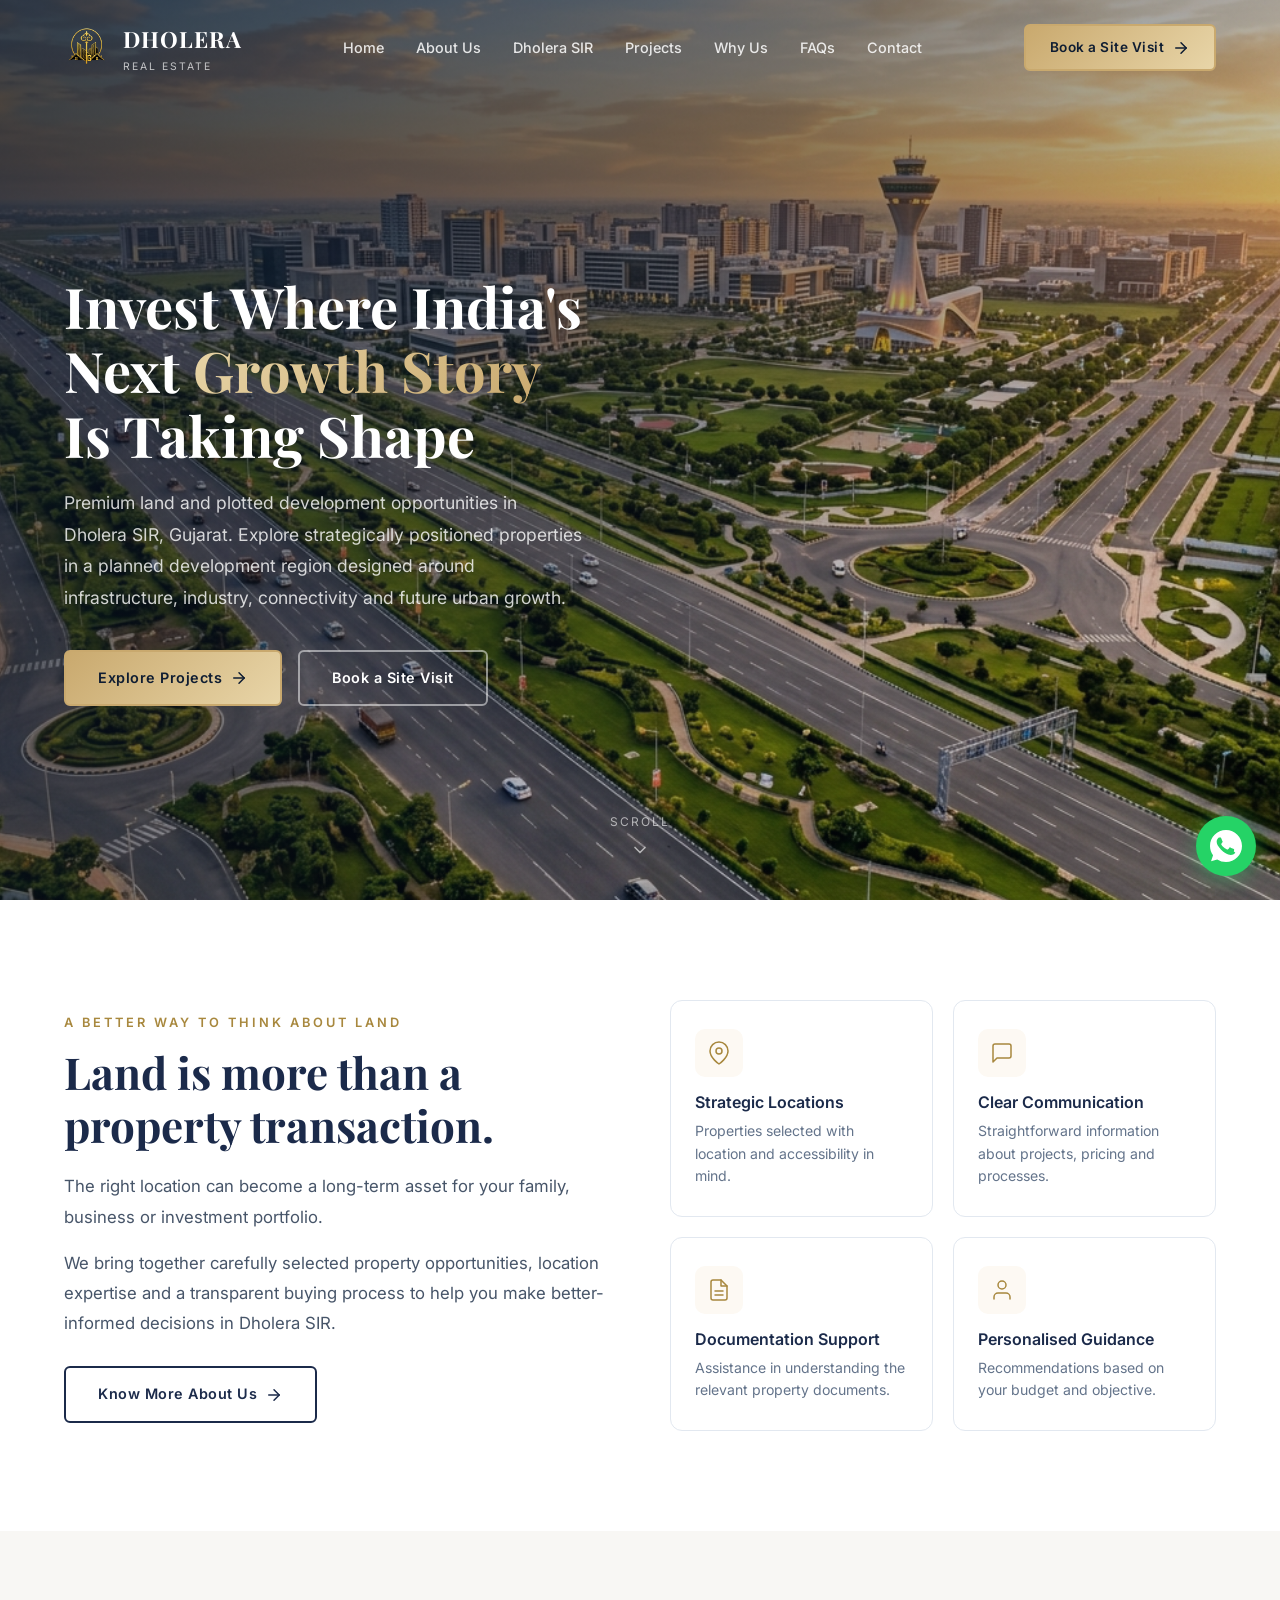
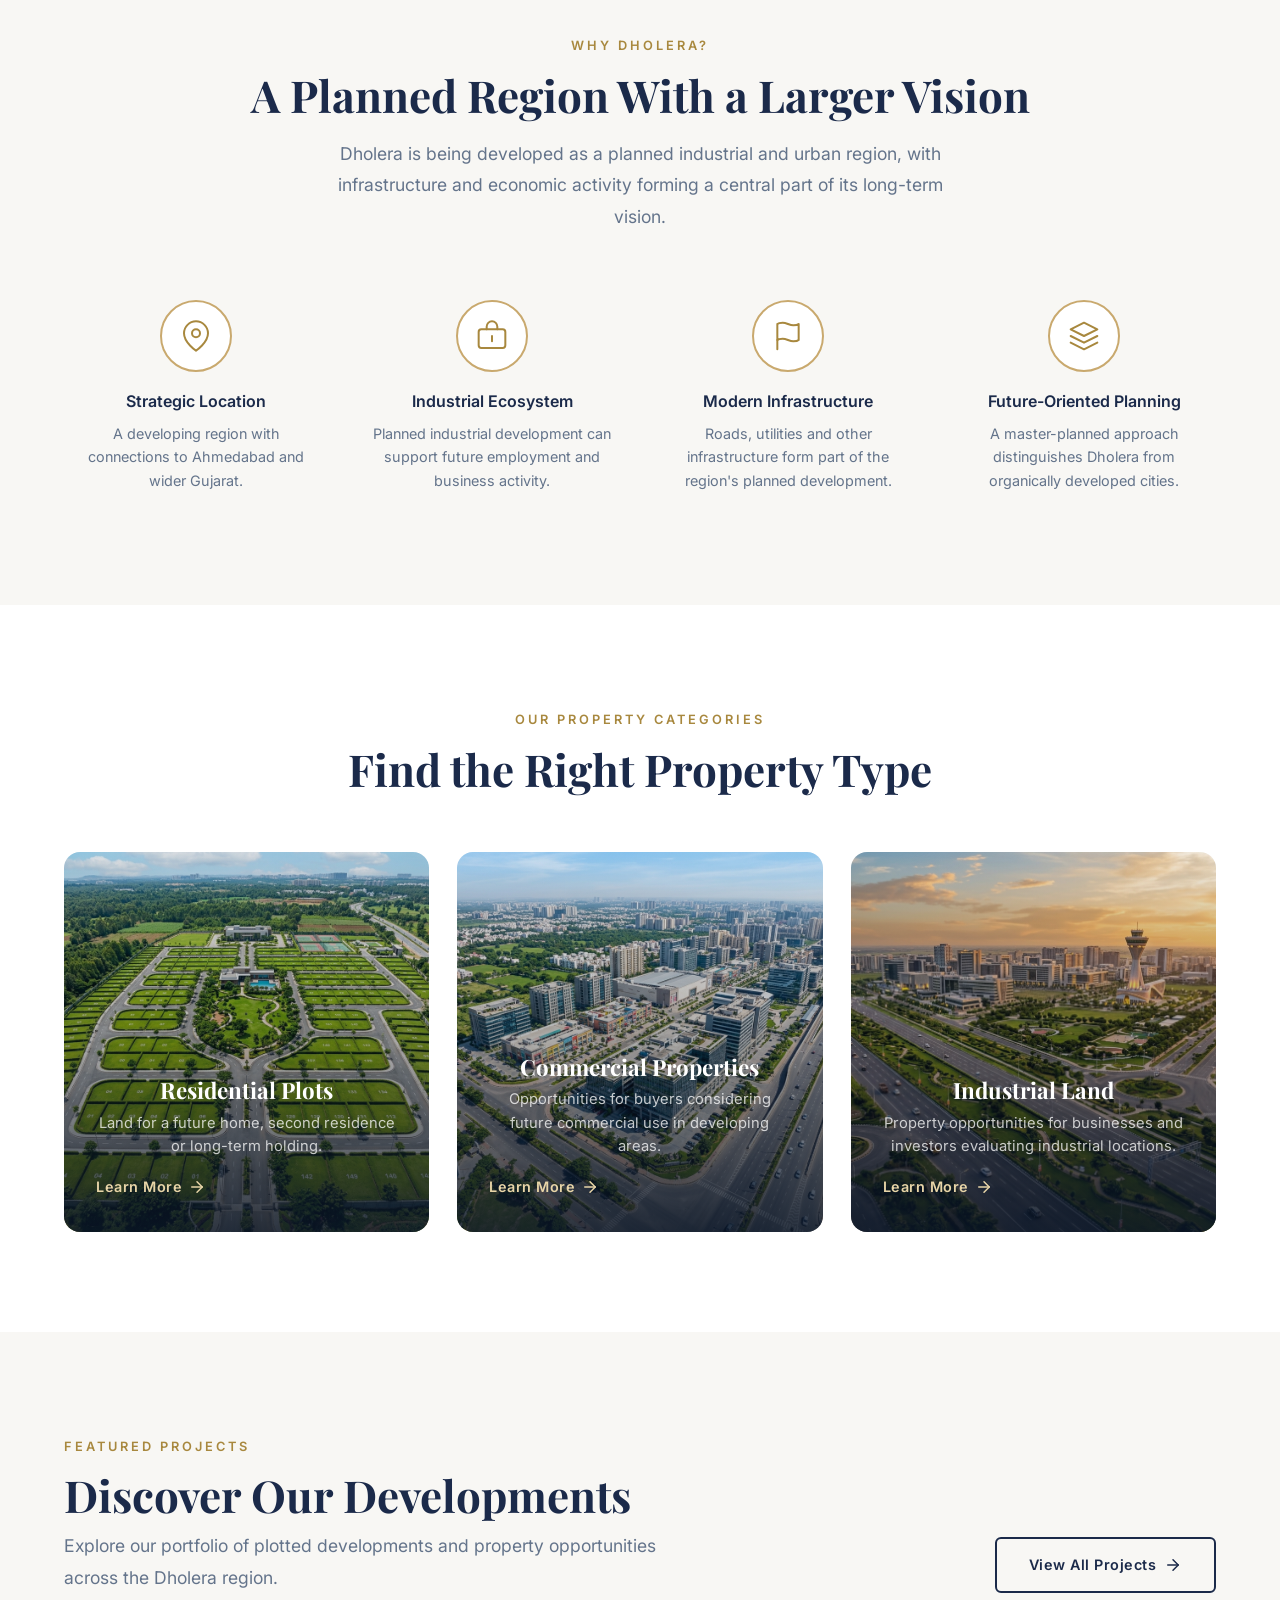
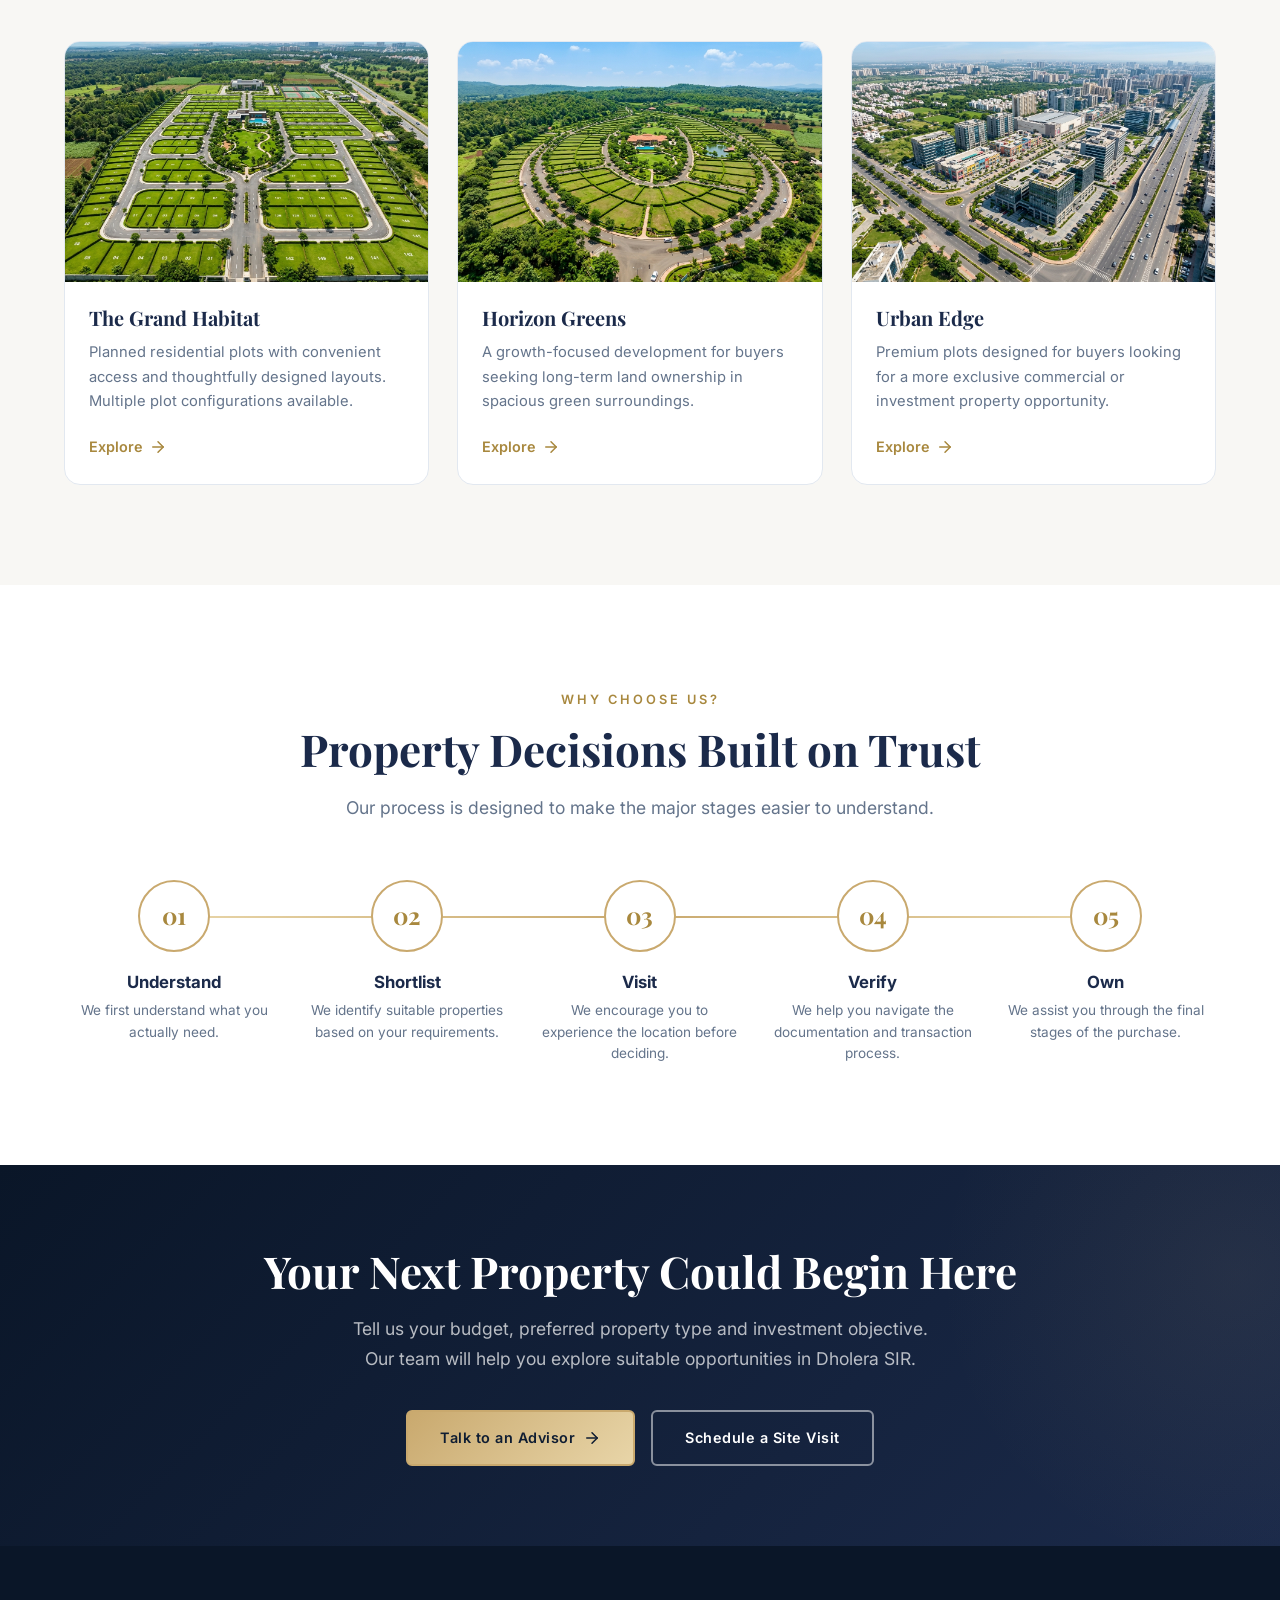
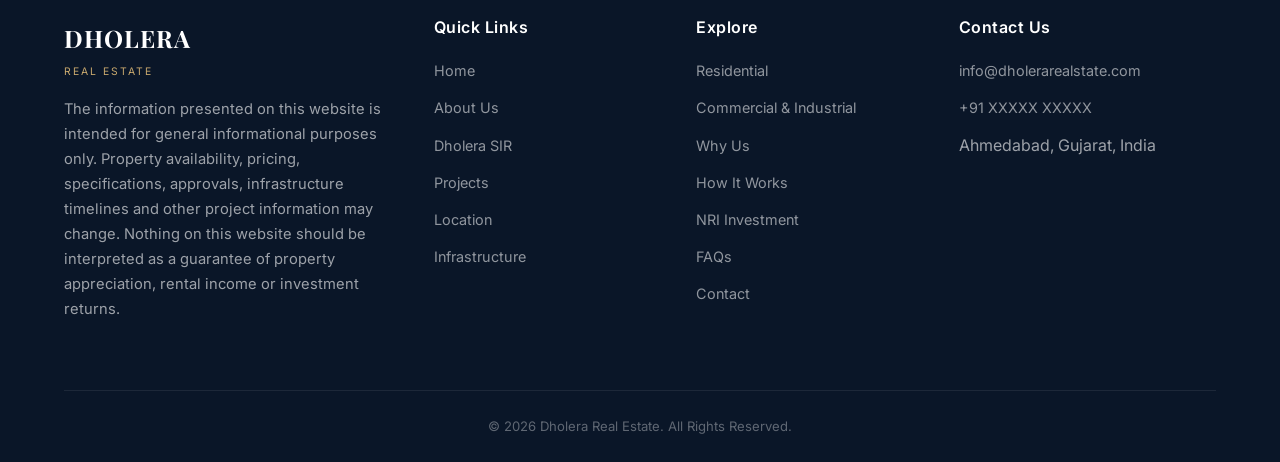
==== commit c90e4b30: "Update logo and fix mobile navigation button layout" ====
--- a/index.html
+++ b/index.html
@@ -21,9 +21,7 @@
   <nav class="navbar" id="navbar">
     <div class="container">
       <a href="#" class="logo">
-        <div class="logo-icon">
-          <svg viewBox="0 0 24 24"><path d="M3 21V9l9-7 9 7v12H3z"/></svg>
-        </div>
+        <img src="images/golden%20key%20png.png" alt="Logo" class="logo-icon-img">
         <div>
           <div class="logo-text">DHOLERA</div>
           <div class="logo-subtitle">Real Estate</div>
--- a/css/style.css
+++ b/css/style.css
@@ -80,6 +80,7 @@
 ul { list-style: none; }
 
 .container {
+  width: 100%;
   max-width: var(--container-width);
   margin: 0 auto;
   padding: 0 24px;
@@ -140,6 +141,7 @@
   border: 2px solid transparent;
   position: relative;
   overflow: hidden;
+  white-space: nowrap;
 }
 
 .btn-primary {
@@ -280,6 +282,13 @@
   width: 24px;
   height: 24px;
   fill: var(--white);
+}
+
+.logo-icon-img {
+  width: 45px;
+  height: auto;
+  object-fit: contain;
+  margin-right: 4px;
 }
 
 .logo-text {
@@ -1215,6 +1224,15 @@
     z-index: 1000;
   }
   
+  .nav-cta .btn {
+    padding: 8px 16px;
+    font-size: 0.8rem;
+  }
+  
+  .nav-cta .btn svg {
+    display: none;
+  }
+  
   .nav-links.active a {
     color: var(--white);
     font-size: 1.2rem;
